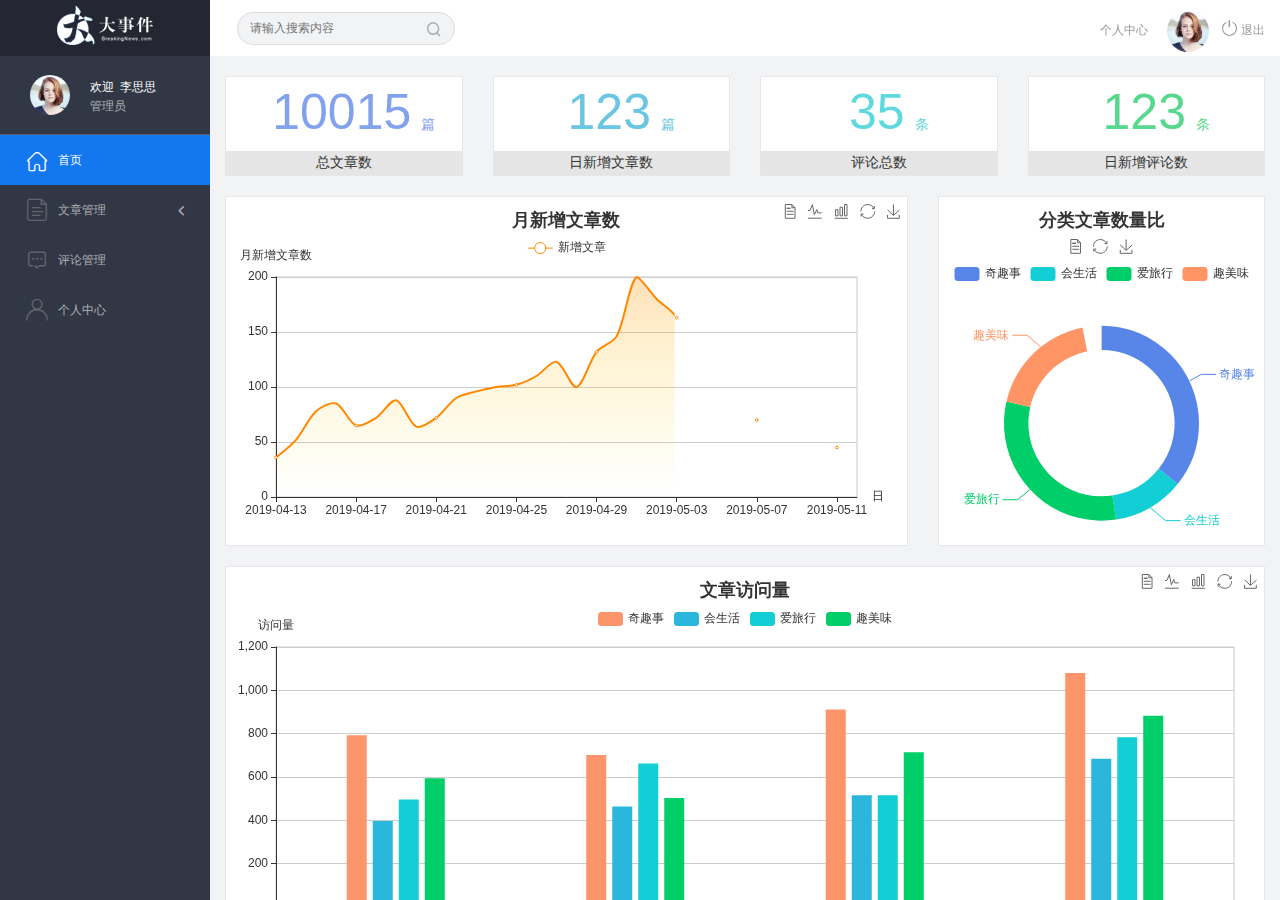
==== web_back/index.html @ ca616a55 "准备静态页面" ====
<!DOCTYPE html>
<html lang="en">

<head>
    <meta charset="UTF-8">
    <meta name="viewport" content="width=device-width, initial-scale=1.0">
    <meta http-equiv="X-UA-Compatible" content="ie=edge">
    <title>大事件-后台首页</title>
    <link rel="stylesheet" href="js/bootstrap/css/bootstrap.min.css">
    <link rel="stylesheet" href="css/reset.css">
    <link rel="stylesheet" href="css/iconfont.css">
    <link rel="stylesheet" href="css/main.css">
    <script src="js/jquery-1.12.4.min.js"></script>
</head>

<body>
    <div class="sider">
        <a href="#" class="logo"><img src="images/logo02.png" alt="logo"></a>
        <div class="user_info">
            <img src="images/2.jpg" alt="person">
            <span>欢迎&nbsp;&nbsp;李思思</span>
            <b>管理员</b>
        </div>
        <div class="menu">
            <div class="level01 active"><a href="main_count.html" target="main_frame"><i class="iconfont icon-yidiandiantubiao04"></i><span>首页</span></a></div>
            <div class="level01"><a href="#"><i class="iconfont icon-icon-article"></i><span>文章管理</span><b
                        class="iconfont icon-arrowdownl"></b></a></div>
            <ul class="level02">
                <li><a href="article_list.html" target="main_frame"><i class="iconfont icon-previewright"></i><span>文章列表</span></a></li>
                <li><a href="article_release.html" target="main_frame"><i class="iconfont icon-previewright"></i><span>发表文章</span></a></li>
                <li><a  href="article_category.html" target="main_frame"><i class="iconfont icon-previewright"></i><span>文章类别管理</span></a></li>
            </ul>

            <div class="level01"><a href="comment_list.html" target="main_frame"><i class="iconfont icon-comment"></i><span>评论管理</span></a></div>
            <div class="level01"><a  href="user.html" target="main_frame"><i class="iconfont icon-user"></i><span>个人中心</span></a></div>
        </div>
    </div>

    <div class="header_bar">        
        <form class="search_form">
            <input type="text" placeholder="请输入搜索内容">
            <i class="iconfont icon-search"></i>
        </form>
        <div class="user_center_link">
            <a href="user.html" onclick="setMenu(3,0)" target="main_frame">个人中心</a>
            <img src="images/2.jpg" alt="person">
            <a href="#"><i class="iconfont icon-tuichu"></i> 退出</a>
        </div>
    </div>

    <div class="main" id="main_body">
        <iframe src="main_count.html" frameborder="0" id="main_frame" name="main_frame" frameborder="0" scrolling="auto"></iframe>
    </div>



    <script>
        var $level01 = $('.level01');
        var $subli = $('.level02 li')
        $level01.click(function(){
            $level01.not($(this)).removeClass('active');
            $(this).addClass('active');

            if($(this).next().hasClass('level02')){
                $(this).next().slideToggle();
                $(this).find('b').toggleClass('rotate0');
            }else{
                $subli.removeClass('active'); 
            }
        })

        $subli.click(function(){
            $subli.not($(this)).removeClass('active');
            $(this).addClass('active');

            if(!$(this).parent().prev().hasClass('active')){
                $level01.removeClass('active');
                $(this).parent().prev().addClass('active');
            }
        })

        function resizeFrame(){
            var frame_w = $('#main_body').outerWidth();
			var frame_h = $('#main_body').outerHeight();
			$('#main_frame').css({'width':frame_w,'height':frame_h});
        }

        resizeFrame();

        $(window).resize(function(){
            resizeFrame();
        })


        function setMenu(m,n){
           $level01.eq(m).addClass('active').siblings().not('.level02').removeClass('active');
           if(m!=1){              
              $('.level02').slideUp(); 
           }else{
              $('.level02').slideDown();
              $('.level02').children().eq(n).addClass('active').siblings().removeClass('active');
           }
        }

    </script>

</body>
</html>
---- web_back/css/iconfont.css ----
@font-face {font-family: "iconfont";
  src: url('../fonts/iconfont.eot?t=1558003957214'); /* IE9 */
  src: url('../fonts/iconfont.eot?t=1558003957214#iefix') format('embedded-opentype'), /* IE6-IE8 */
  url('[data-uri]') format('woff2'),
  url('../fonts/iconfont.woff?t=1558003957214') format('woff'),
  url('../fonts/iconfont.ttf?t=1558003957214') format('truetype'), /* chrome, firefox, opera, Safari, Android, iOS 4.2+ */
  url('../fonts/iconfont.svg?t=1558003957214#iconfont') format('svg'); /* iOS 4.1- */
}

.iconfont {
  font-family: "iconfont" !important;
  font-size: 16px;
  font-style: normal;
  -webkit-font-smoothing: antialiased;
  -moz-osx-font-smoothing: grayscale;
}

.icon-yidiandiantubiao04:before {
  content: "\e607";
}

.icon-arrowdownl:before {
  content: "\e6a3";
}

.icon-key:before {
  content: "\e68b";
}

.icon-tuichu:before {
  content: "\e622";
}

.icon-previewright:before {
  content: "\e75c";
}

.icon-system:before {
  content: "\e6a6";
}

.icon-icondate:before {
  content: "\e609";
}

.icon-search:before {
  content: "\e656";
}

.icon-system1:before {
  content: "\e608";
}

.icon-user:before {
  content: "\e645";
}

.icon-comment:before {
  content: "\e60a";
}

.icon-icon-article:before {
  content: "\e601";
}
---- web_back/css/main.css ----
body{
    font-family:'MicroSoft YaHei';
    background-color: #f2f3f5;
}
.main_wrap{
    position:fixed;
    width:100%;
    height:100%;
    left:0px;
    top:0px;
    background:url('../images/login_bg.jpg'); 
    background-size:100% 100%; 
  }
.header{
    width:1200px;
    overflow: hidden;
    margin:20px auto 0;
}
.heade .logo{
    float: left;
}
.header .copyright{
    float:right;
    font-size:12px;
    color:#fff;
    text-align:right;
    line-height:20px;
    margin-top:10px;
}
.login_form_con{
    position:absolute;
    left:50%;
    top:50%;
    margin-left:-200px;
    margin-top:-155px;
    width:400px;
    height:310px;
    background-color: #edeff0;
}

.login_form{
    position: relative;
}

.login_form .icon-user{
    position:absolute;
    font-size:16px;
    color:#999;
    left:46px;
    top:12px;
}
.login_form .icon-key{
    position:absolute;
    font-size:18px;
    color:#999;
    left:46px;
    top:78px;
}
.login_title{
    height:60px;
    background:url('../images/login_title.png') center center no-repeat #fff;
}
.input_txt,.input_pass,.input_sub{
    display:block;
    width:334px;
    height:37px;
    padding:0px;
    text-indent:40px;
    border:1px solid #ddd;
    margin:27px auto 0;
    outline:none;
}
.input_sub{
    margin-top:40px;
    height:42px;
    background-color: #19b9e7;
    text-indent:0px;
    font-size:18px;
    color:#fff;
    cursor: pointer;
}
.input_sub:hover{
    background-color: #08a0cc;
}

.sider{
    position:fixed;
    left:0;
    top:0;
    bottom:0;
    width:210px;
    background-color: #323745;
}
.sider .logo{
    display:block;
    height:56px;
    background-color: #242732;
    overflow: hidden;
}
.sider .logo img{
    display:block;
    margin:6px auto 0;
}
.user_info{
    height:79px;
    border-bottom:1px solid #5a5e6b;
}

.user_info img{
    float: left;
    width:40px;
    height:40px;
    border-radius:20px;
    margin:19px 0 0 30px;
}
.user_info span{
    float: left;
    width:120px;
    font-size:12px;
    color:#fff;
    margin:23px 0 0 20px;
}
.user_info b{
    float: left;
    width: 120px;
    font-weight:normal;
    font-size:12px;
    color:#adafb5;
    margin:2px 0 0 20px;
}

.menu .level01{
    height:50px;
    line-height:50px;
}
.menu .level01 a{
    display:block;
    height:50px;
    font-size:12px;
    color:#adafb5;
    overflow: hidden;
}
.menu .level01.active a{
    background-color: #1378f0;
    color:#fff;
}
.menu .level01.active i{
    color:#fff;
}

.menu .level01 a:hover{
    background-color: #1378f0;
    color:#fff;
}
.menu .level01 a:hover i{
    color:#fff;
}
.menu .level01 i{
    color:#61646f;
    font-size:22px;
    float: left;
    margin-left:26px;
}
.menu .level01 span{
    float: left;
    margin-left:10px;
}
.menu .level01 b{
    float: right;
    margin-right:20px;
    font-weight:normal;
    transform:rotate(90deg);
    transition:all 500ms ease;
}

.menu .level01 .rotate0{
    transform:rotate(0deg);
}

.menu .level02{
    background: #242732;
    display:none;
}


.menu .level02 li{
    height:40px;
    line-height:40px;
}
.menu .level02 li a{
    display:block;
    height:40px;
    font-size:12px;
    color:#adafb5;
    overflow: hidden;
}

.menu .level02 li a:hover{
    background-color: #1378f0;
    color:#fff;
}

.menu .level02 li i{
    font-size:12px;
    float: left;
    margin-left:60px;
}
.menu .level02 li span{
    font-size:12px;
    float: left;
    margin-left:5px;
}

.menu .level02 .active a{
    color:#ffae00;
}

.header_bar{
    position:fixed;
    left:210px;
    right:0;
    top:0;
    height:56px;
    background-color: #fff;
}

.main{
    position:fixed;
    left:210px;
    top:56px;
    right:0;
    bottom:0;
    background-color: #f2f3f5;
}

.search_form{
    width:218px;
    height:33px;
    border:1px solid #ddd;
    background-color: #f2f3f5;
    border-radius:16px;
    float: left;
    margin:12px 0 0 27px;
}

.search_form input{
    padding:0px;
    margin:0px;
    border:0px;
    float: left;
    background-color: #f2f3f5;
    font-size:12px;
    width:175px;
    height:31px;
    margin-left:12px;
    outline:none;
   
}

.search_form .icon-search{
    line-height:33px;
    cursor: pointer;
    font-size:18px;
    color:#abaebb;
}
.user_center_link{
    float:right;

}
.user_center_link a{
    line-height:56px;
    font-size:12px;
    color:#999;
    margin-right:15px;
}
.user_center_link a:hover{
    color:#ffae00
}

.user_center_link img{
    width:42px;
    height:42px;
    border-radius:32px;
    margin-right:10px;
}

.spannel_list{
    margin-top:20px;
}

.spannel{
	height:100px;
	overflow:hidden;
	text-align:center;
    position:relative;
    background-color: #fff;
    border:1px solid #e7e7e9;
    margin-bottom:20px;
}

.spannel em{
    font-style:normal;
	font-size:50px;
	line-height:50px;
	display:inline-block;
	margin:10px 0 0 20px;
	font-family:'Arial';
	color:#83a2ed;
}

.spannel span{
	font-size:14px;
	display:inline-block;
	color:#83a2ed;
	margin-left:10px;
}

.spannel b{
	position:absolute;
	left:0;
	bottom:0;
	width:100%;
	line-height:24px;
	background:#e5e5e5;
	color:#333;
	font-size:14px;
	font-weight:normal;
}

.scolor01 em,.scolor01 span{
	color:#6ac6e2;
}

.scolor02 em,.scolor02 span{
	color:#5fd9de;
}

.scolor03 em,.scolor03 span{
	color:#58d88e;
}


.gragh_pannel{
    height:350px;
    border:1px solid #e7e7e9;
    background-color: #fff!important; 
    margin-bottom:20px;  
}

.column_pannel{
    margin-bottom:20px;
    height:400px;
    border:1px solid #e7e7e9;
    background-color: #fff!important;   
}

.common_title{
    line-height:42px;
    background-color: #fbfbfb;
    border:1px solid #e7e7e9;
    margin-top:20px;
    text-indent: 15px;
    font-size:14px;
    color:#333;
}

.common_con{
    border:1px solid #e7e7e9;
    border-top:0px;
    background-color: #fff;
    padding-bottom:20px;
    margin-bottom:20px;
}
.opt_btns{
    margin-top:20px;
}

.mp20{
    margin-top:20px;
}

.pagination{   
   margin:0;
}

.article_form{
    margin-top:20px;
}

.form-group{
    margin-bottom:25px;
}

.form-group label{
    font-weight:normal;
    color:#666;
}

.icon-icondate{
    line-height:16px;
}

.user_pic{
    width:100px;
    height:100px;
    margin-bottom:10px;
}

.article_cover{
    width:200px;
    height:200px;
    margin-bottom:10px;
}
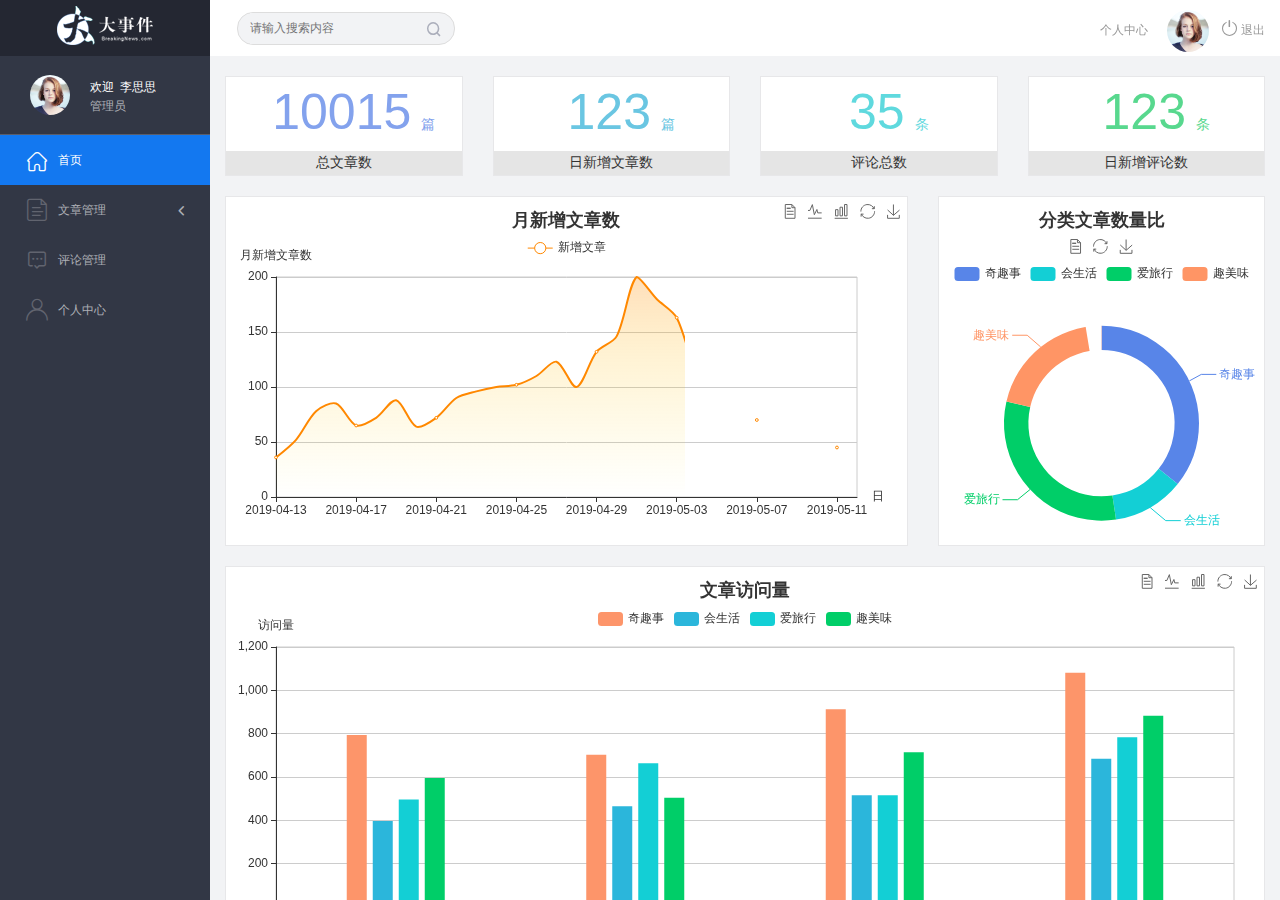
==== commit a2a32a1c: "退出操作" ====
--- a/web_back/index.html
+++ b/web_back/index.html
@@ -103,6 +103,11 @@
         }
 
     </script>
-
+    <script>
+        $(".icon-tuichu").parent().on("click",function(e){
+            e.preventDefault();
+            window.location.href="./login.html"
+        })
+    </script>
 </body>
 </html>